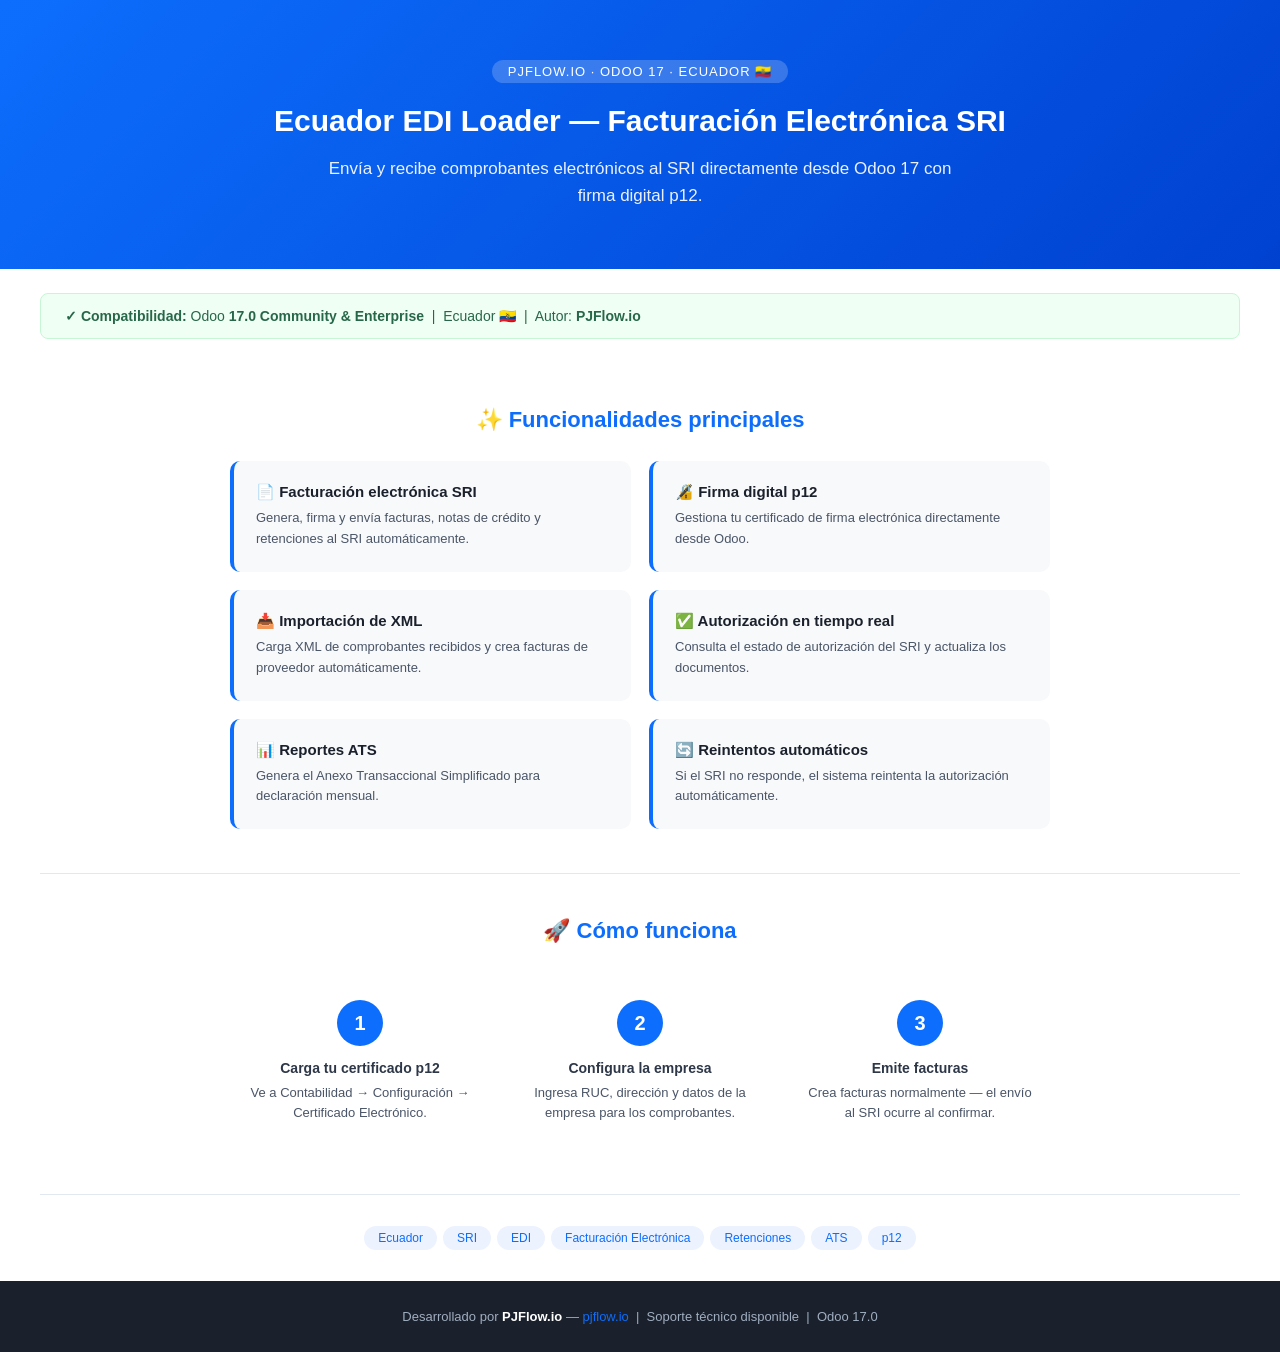
==== l10n_ec_edi_load_pjflow/static/description/index.html @ c55be800 "feat: add professional description pages for all 10 modules - Hero section with gradient branding - " ====
<!DOCTYPE html>
<html lang="es">
<head>
<meta charset="UTF-8"/>
<style>
* { box-sizing: border-box; margin: 0; padding: 0; }
body { font-family: -apple-system, BlinkMacSystemFont, "Segoe UI", Roboto, sans-serif; color: #2d3748; background: #fff; }
.hero { background: linear-gradient(135deg, #0d6efd 0%, #0041d0 100%); color: #fff; padding: 60px 40px; text-align: center; }
.hero .badge { display: inline-block; background: rgba(255,255,255,0.2); border-radius: 20px; padding: 4px 16px; font-size: 13px; margin-bottom: 20px; letter-spacing: 1px; text-transform: uppercase; }
.hero h1 { font-size: 30px; font-weight: 700; margin-bottom: 16px; line-height: 1.2; }
.hero p { font-size: 17px; opacity: 0.92; max-width: 650px; margin: 0 auto; line-height: 1.6; }
.compat { background: #f0fff4; border: 1px solid #c6f6d5; border-radius: 8px; padding: 14px 24px; margin: 24px 40px; font-size: 14px; color: #276749; }
.section { padding: 44px 40px; max-width: 900px; margin: 0 auto; }
.section-title { font-size: 22px; font-weight: 700; color: #0d6efd; margin-bottom: 28px; text-align: center; }
.features-grid { display: grid; grid-template-columns: repeat(2, 1fr); gap: 18px; }
.feature-card { background: #f8f9fa; border-radius: 10px; padding: 22px; border-left: 4px solid #0d6efd; }
.feature-card h3 { font-size: 15px; font-weight: 600; margin-bottom: 7px; color: #1a202c; }
.feature-card p { font-size: 13px; color: #4a5568; line-height: 1.6; }
.steps { display: grid; grid-template-columns: repeat(3, 1fr); gap: 20px; }
.step { text-align: center; padding: 28px 16px; }
.step-number { width: 46px; height: 46px; border-radius: 50%; background: #0d6efd; color: #fff; font-size: 20px; font-weight: 700; display: flex; align-items: center; justify-content: center; margin: 0 auto 14px; }
.step h3 { font-size: 14px; font-weight: 600; margin-bottom: 7px; }
.step p { font-size: 13px; color: #4a5568; line-height: 1.5; }
.divider { border: none; border-top: 1px solid #e2e8f0; margin: 0 40px; }
.tags { text-align: center; padding: 28px 40px; }
.tag { display: inline-block; background: #edf2ff; color: #0d6efd; border-radius: 20px; padding: 5px 14px; font-size: 12px; margin: 3px; font-weight: 500; }
.footer { background: #1a202c; color: #a0aec0; text-align: center; padding: 28px; font-size: 13px; }
.footer strong { color: #fff; }
.footer a { color: #0d6efd; text-decoration: none; }
</style>
</head>
<body>
<div class="hero">
    <div class="badge">PJFlow.io &middot; Odoo 17 &middot; Ecuador &#127466;&#127464;</div>
    <h1>Ecuador EDI Loader — Facturación Electrónica SRI</h1>
    <p>Envía y recibe comprobantes electrónicos al SRI directamente desde Odoo 17 con firma digital p12.</p>
</div>
<div class="compat">
    <strong>&#10003; Compatibilidad:</strong> Odoo <strong>17.0 Community &amp; Enterprise</strong> &nbsp;|&nbsp; Ecuador &#127466;&#127464; &nbsp;|&nbsp; Autor: <strong>PJFlow.io</strong>
</div>
<div class="section">
    <div class="section-title">&#10024; Funcionalidades principales</div>
    <div class="features-grid"><div class="feature-card"><h3>📄 Facturación electrónica SRI</h3><p>Genera, firma y envía facturas, notas de crédito y retenciones al SRI automáticamente.</p></div><div class="feature-card"><h3>🔏 Firma digital p12</h3><p>Gestiona tu certificado de firma electrónica directamente desde Odoo.</p></div><div class="feature-card"><h3>📥 Importación de XML</h3><p>Carga XML de comprobantes recibidos y crea facturas de proveedor automáticamente.</p></div><div class="feature-card"><h3>✅ Autorización en tiempo real</h3><p>Consulta el estado de autorización del SRI y actualiza los documentos.</p></div><div class="feature-card"><h3>📊 Reportes ATS</h3><p>Genera el Anexo Transaccional Simplificado para declaración mensual.</p></div><div class="feature-card"><h3>🔄 Reintentos automáticos</h3><p>Si el SRI no responde, el sistema reintenta la autorización automáticamente.</p></div></div>
</div>
<hr class="divider"/>
<div class="section">
    <div class="section-title">&#128640; Cómo funciona</div>
    <div class="steps"><div class="step"><div class="step-number">1</div><h3>Carga tu certificado p12</h3><p>Ve a Contabilidad → Configuración → Certificado Electrónico.</p></div><div class="step"><div class="step-number">2</div><h3>Configura la empresa</h3><p>Ingresa RUC, dirección y datos de la empresa para los comprobantes.</p></div><div class="step"><div class="step-number">3</div><h3>Emite facturas</h3><p>Crea facturas normalmente — el envío al SRI ocurre al confirmar.</p></div></div>
</div>
<hr class="divider"/>
<div class="tags"><span class="tag">Ecuador</span><span class="tag">SRI</span><span class="tag">EDI</span><span class="tag">Facturación Electrónica</span><span class="tag">Retenciones</span><span class="tag">ATS</span><span class="tag">p12</span></div>
<div class="footer">
    Desarrollado por <strong>PJFlow.io</strong> — <a href="https://pjflow.io">pjflow.io</a> &nbsp;|&nbsp; Soporte técnico disponible &nbsp;|&nbsp; Odoo 17.0
</div>
</body>
</html>
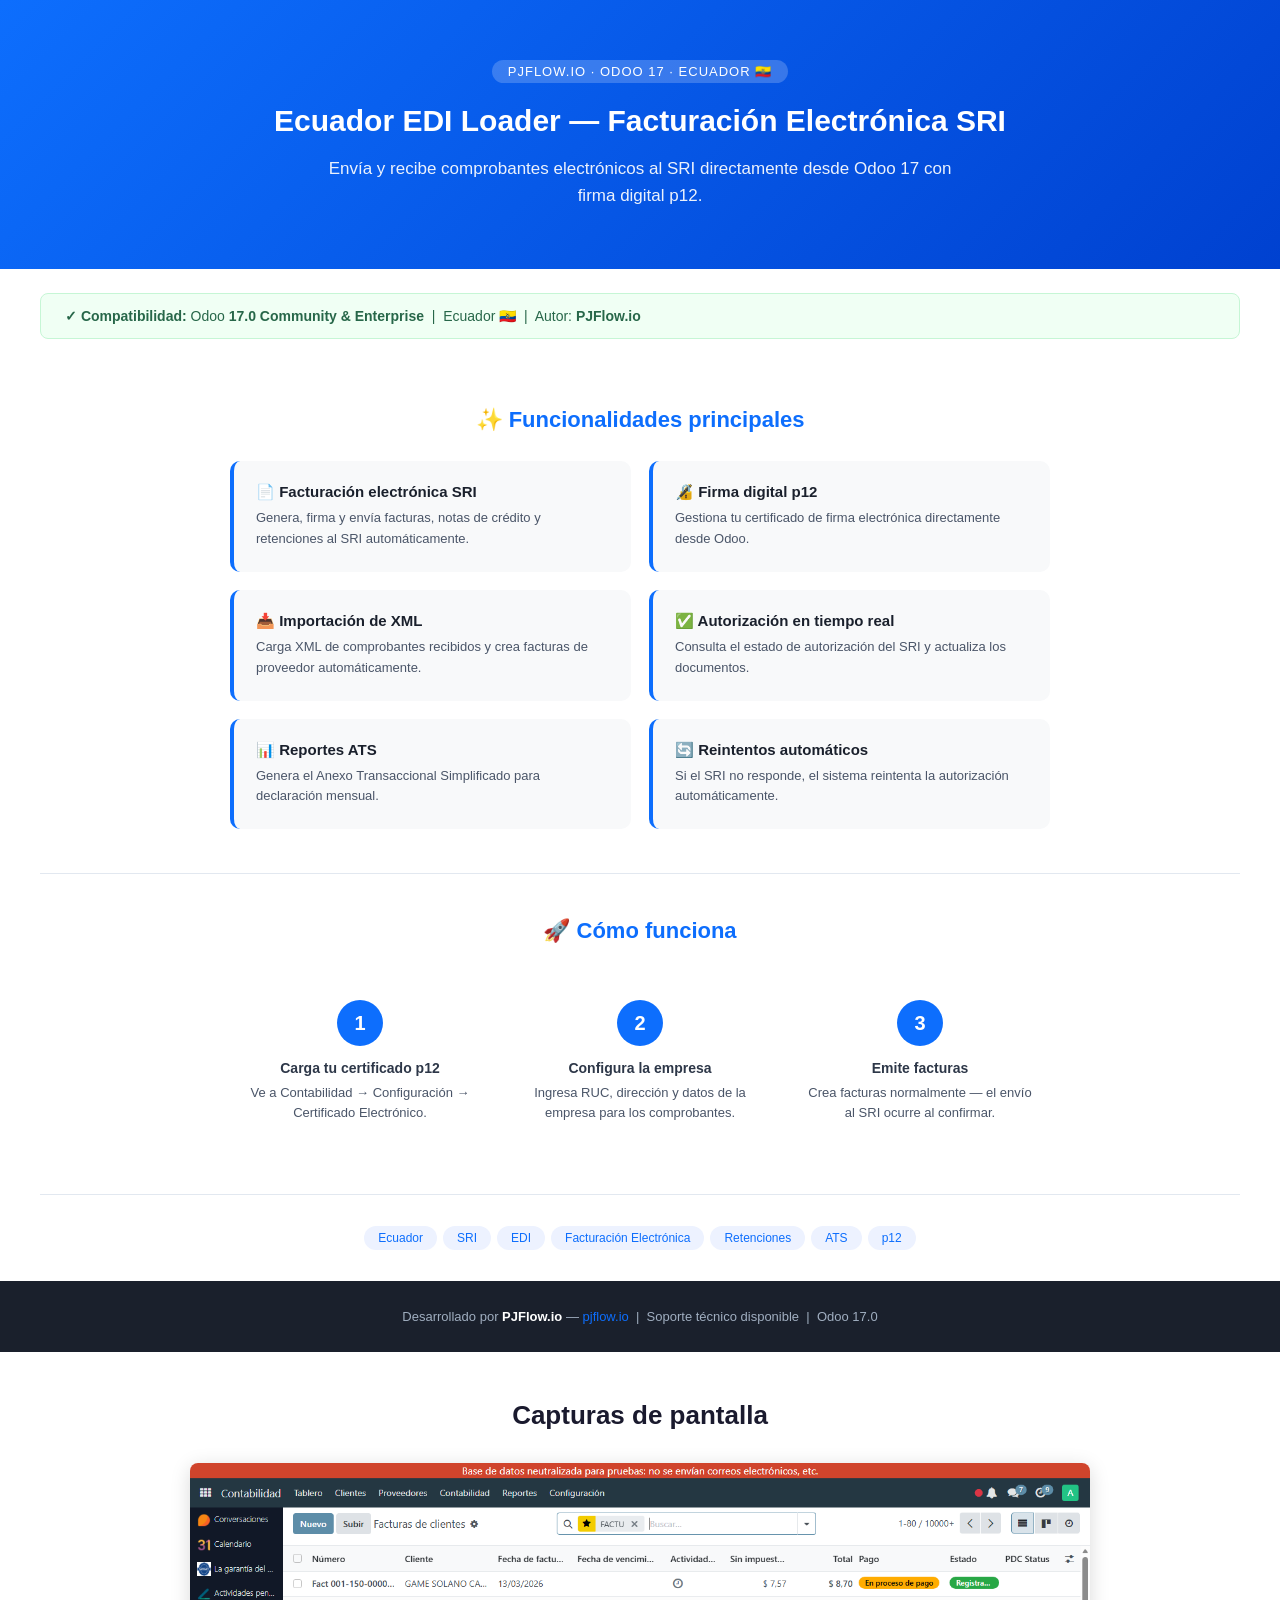
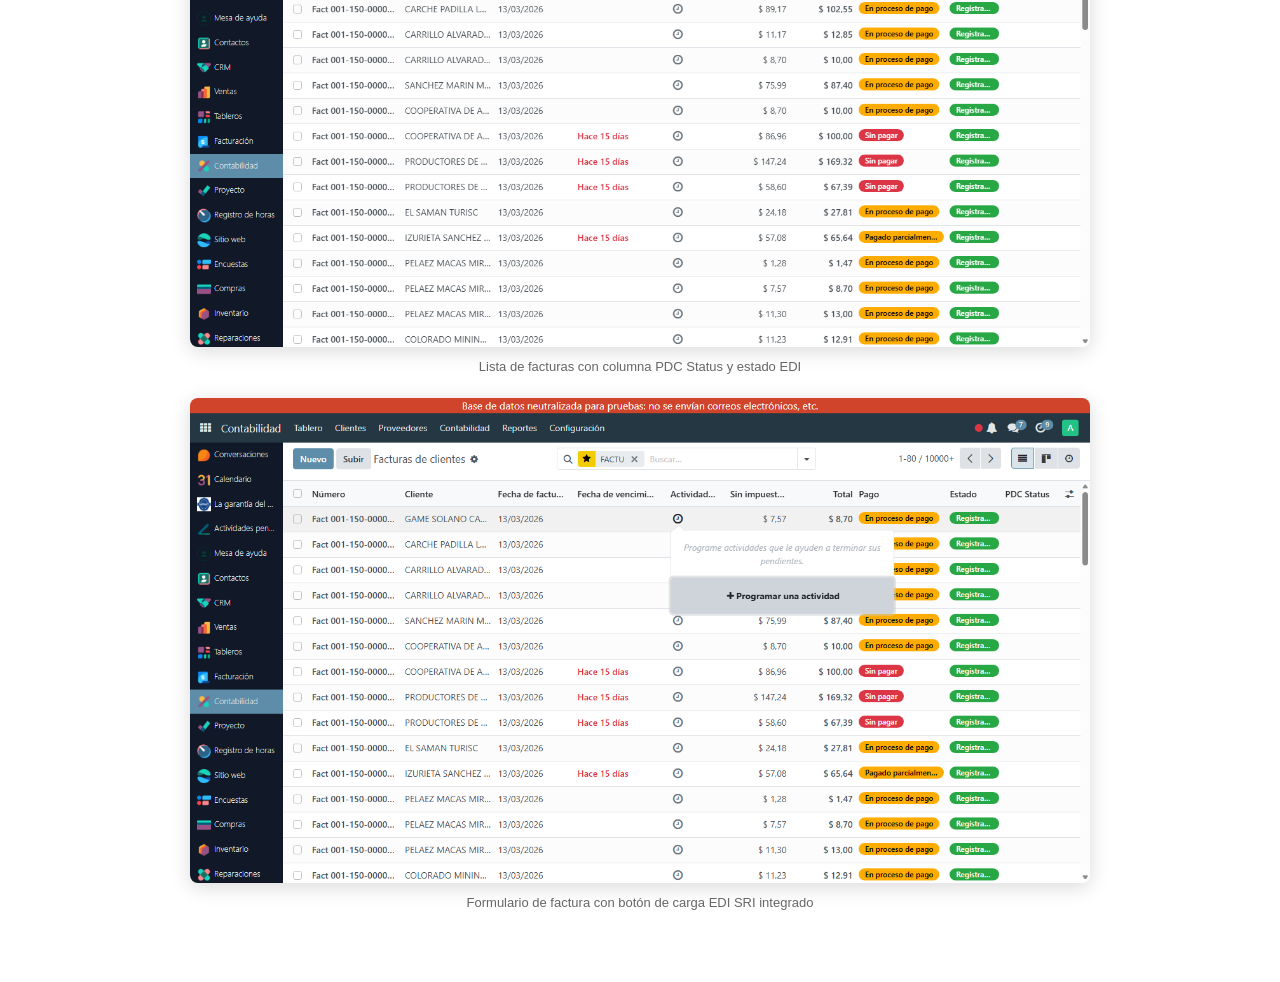
==== commit 9ff1481c: "feat: add real screenshots to all module descriptions Professional screenshots captured from live Od" ====
--- a/l10n_ec_edi_load_pjflow/static/description/index.html
+++ b/l10n_ec_edi_load_pjflow/static/description/index.html
@@ -52,5 +52,26 @@
 <div class="footer">
     Desarrollado por <strong>PJFlow.io</strong> — <a href="https://pjflow.io">pjflow.io</a> &nbsp;|&nbsp; Soporte técnico disponible &nbsp;|&nbsp; Odoo 17.0
 </div>
+
+    <!-- SCREENSHOTS -->
+    <section style="background:#fff;padding:48px 40px;">
+      <h2 style="text-align:center;font-size:26px;font-weight:700;color:#1a1a2e;margin-bottom:32px;">
+        Capturas de pantalla
+      </h2>
+      
+        <div style="text-align:center;">
+            <img src="images/invoices_list.png" alt="Lista de facturas con columna PDC Status y estado EDI"
+                 style="width:100%;max-width:900px;border-radius:8px;
+                        box-shadow:0 4px 20px rgba(0,0,0,.15);margin-bottom:8px;"/>
+            <p style="color:#666;font-size:13px;margin:0 0 24px;">Lista de facturas con columna PDC Status y estado EDI</p>
+        </div>
+        <div style="text-align:center;">
+            <img src="images/invoice_form.png" alt="Formulario de factura con botón de carga EDI SRI integrado"
+                 style="width:100%;max-width:900px;border-radius:8px;
+                        box-shadow:0 4px 20px rgba(0,0,0,.15);margin-bottom:8px;"/>
+            <p style="color:#666;font-size:13px;margin:0 0 24px;">Formulario de factura con botón de carga EDI SRI integrado</p>
+        </div>
+    </section>
+    <!-- /SCREENSHOTS -->
 </body>
 </html>
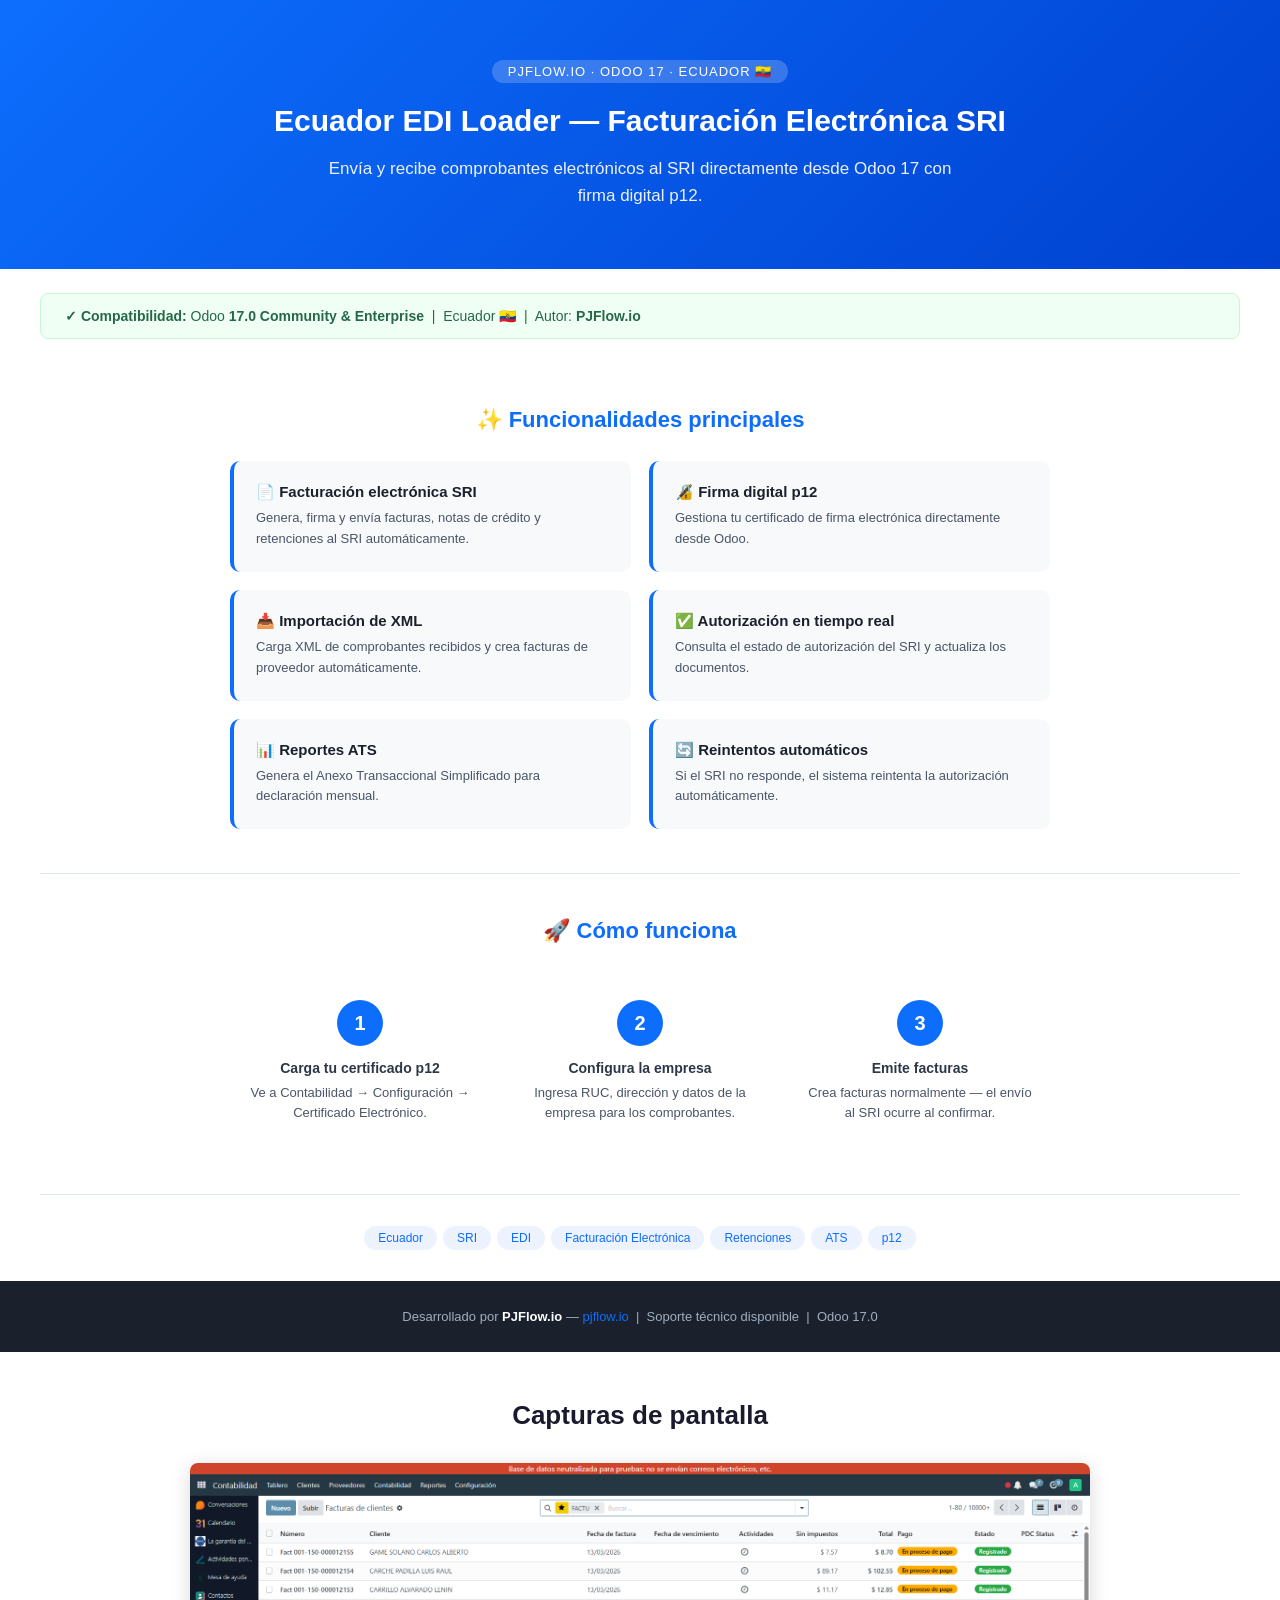
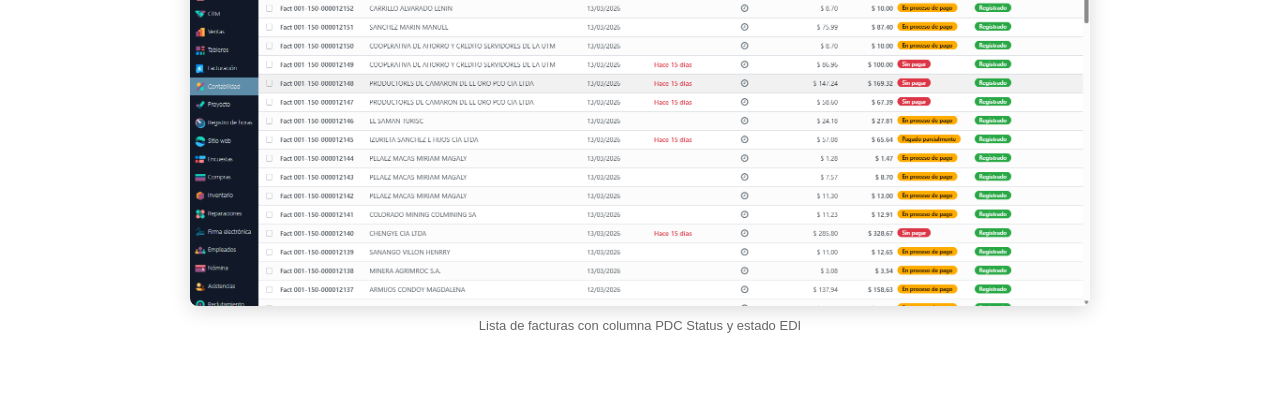
==== commit fc815adf: "Add real Odoo 17 screenshots to all module descriptions Replaced placeholder images with actual scre" ====
--- a/l10n_ec_edi_load_pjflow/static/description/index.html
+++ b/l10n_ec_edi_load_pjflow/static/description/index.html
@@ -65,12 +65,7 @@
                         box-shadow:0 4px 20px rgba(0,0,0,.15);margin-bottom:8px;"/>
             <p style="color:#666;font-size:13px;margin:0 0 24px;">Lista de facturas con columna PDC Status y estado EDI</p>
         </div>
-        <div style="text-align:center;">
-            <img src="images/invoice_form.png" alt="Formulario de factura con botón de carga EDI SRI integrado"
-                 style="width:100%;max-width:900px;border-radius:8px;
-                        box-shadow:0 4px 20px rgba(0,0,0,.15);margin-bottom:8px;"/>
-            <p style="color:#666;font-size:13px;margin:0 0 24px;">Formulario de factura con botón de carga EDI SRI integrado</p>
-        </div>
+
     </section>
     <!-- /SCREENSHOTS -->
 </body>
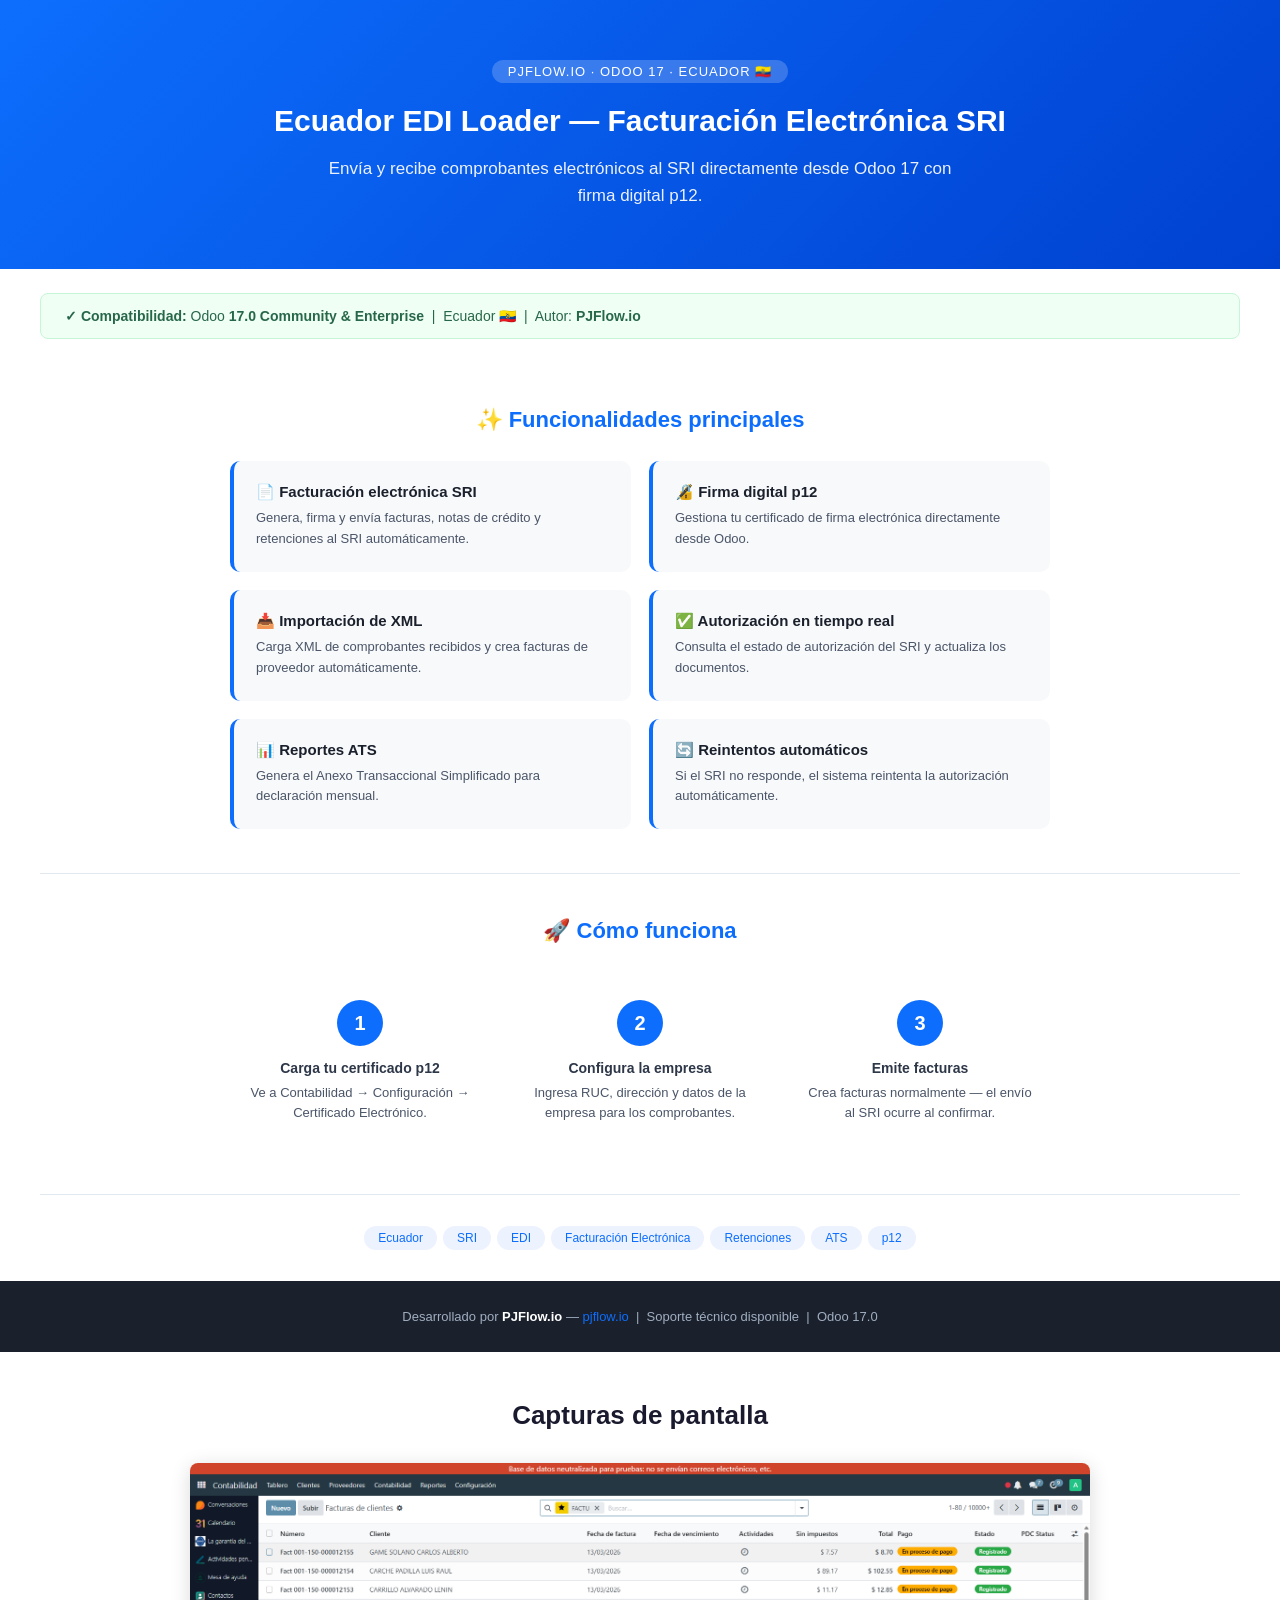
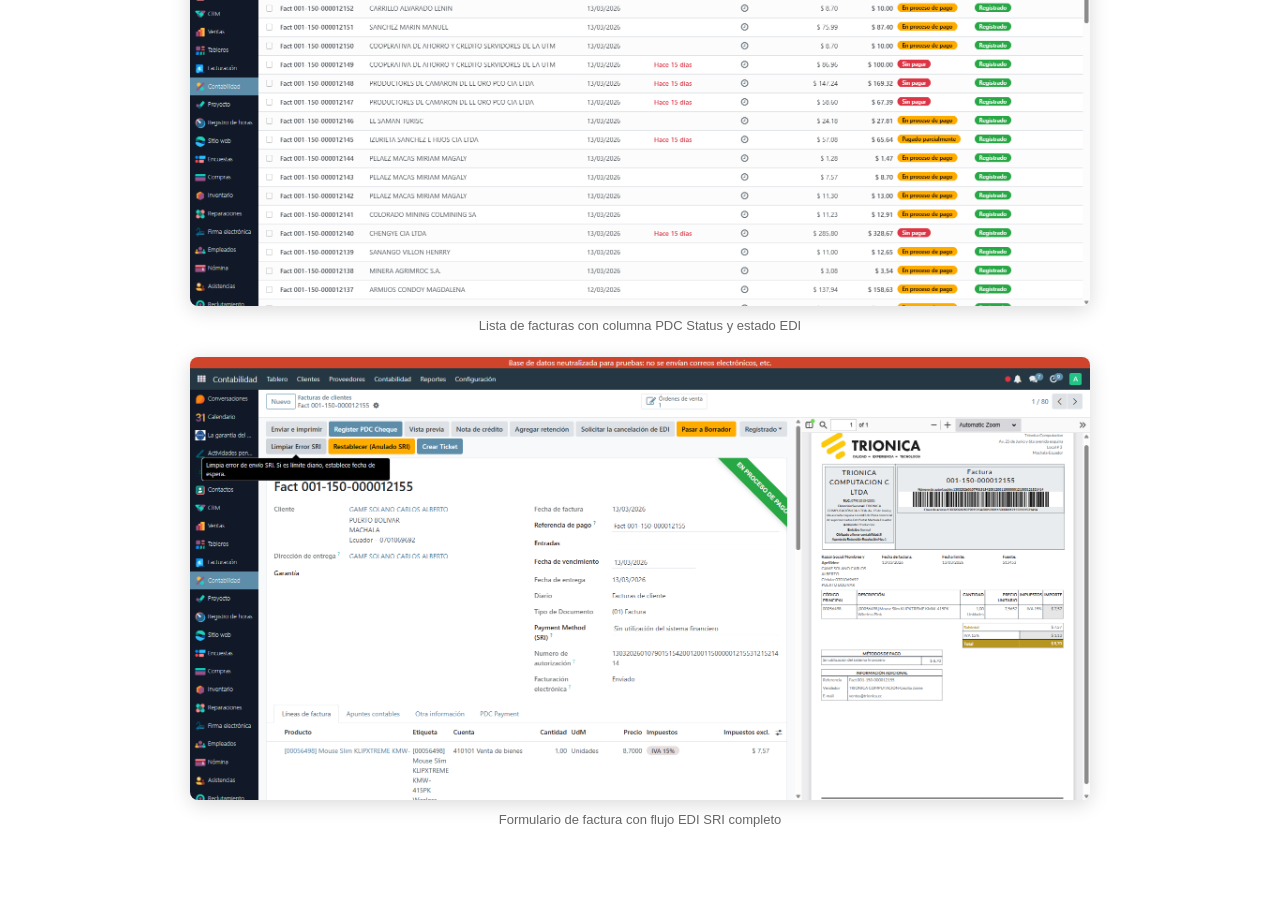
==== commit 3cbc1d23: "Add missing invoice/payment form screenshots to all modules - l10n_ec_edi_load_pjflow: added invoice" ====
--- a/l10n_ec_edi_load_pjflow/static/description/index.html
+++ b/l10n_ec_edi_load_pjflow/static/description/index.html
@@ -65,7 +65,12 @@
                         box-shadow:0 4px 20px rgba(0,0,0,.15);margin-bottom:8px;"/>
             <p style="color:#666;font-size:13px;margin:0 0 24px;">Lista de facturas con columna PDC Status y estado EDI</p>
         </div>
-
+        <div style="text-align:center;">
+            <img src="images/invoice_form.png" alt="Formulario de factura con botones EDI SRI: Solicitar cancelación, Restablecer, Crear Ticket"
+                 style="width:100%;max-width:900px;border-radius:8px;
+                        box-shadow:0 4px 20px rgba(0,0,0,.15);margin-bottom:8px;"/>
+            <p style="color:#666;font-size:13px;margin:0 0 24px;">Formulario de factura con flujo EDI SRI completo</p>
+        </div>
     </section>
     <!-- /SCREENSHOTS -->
 </body>
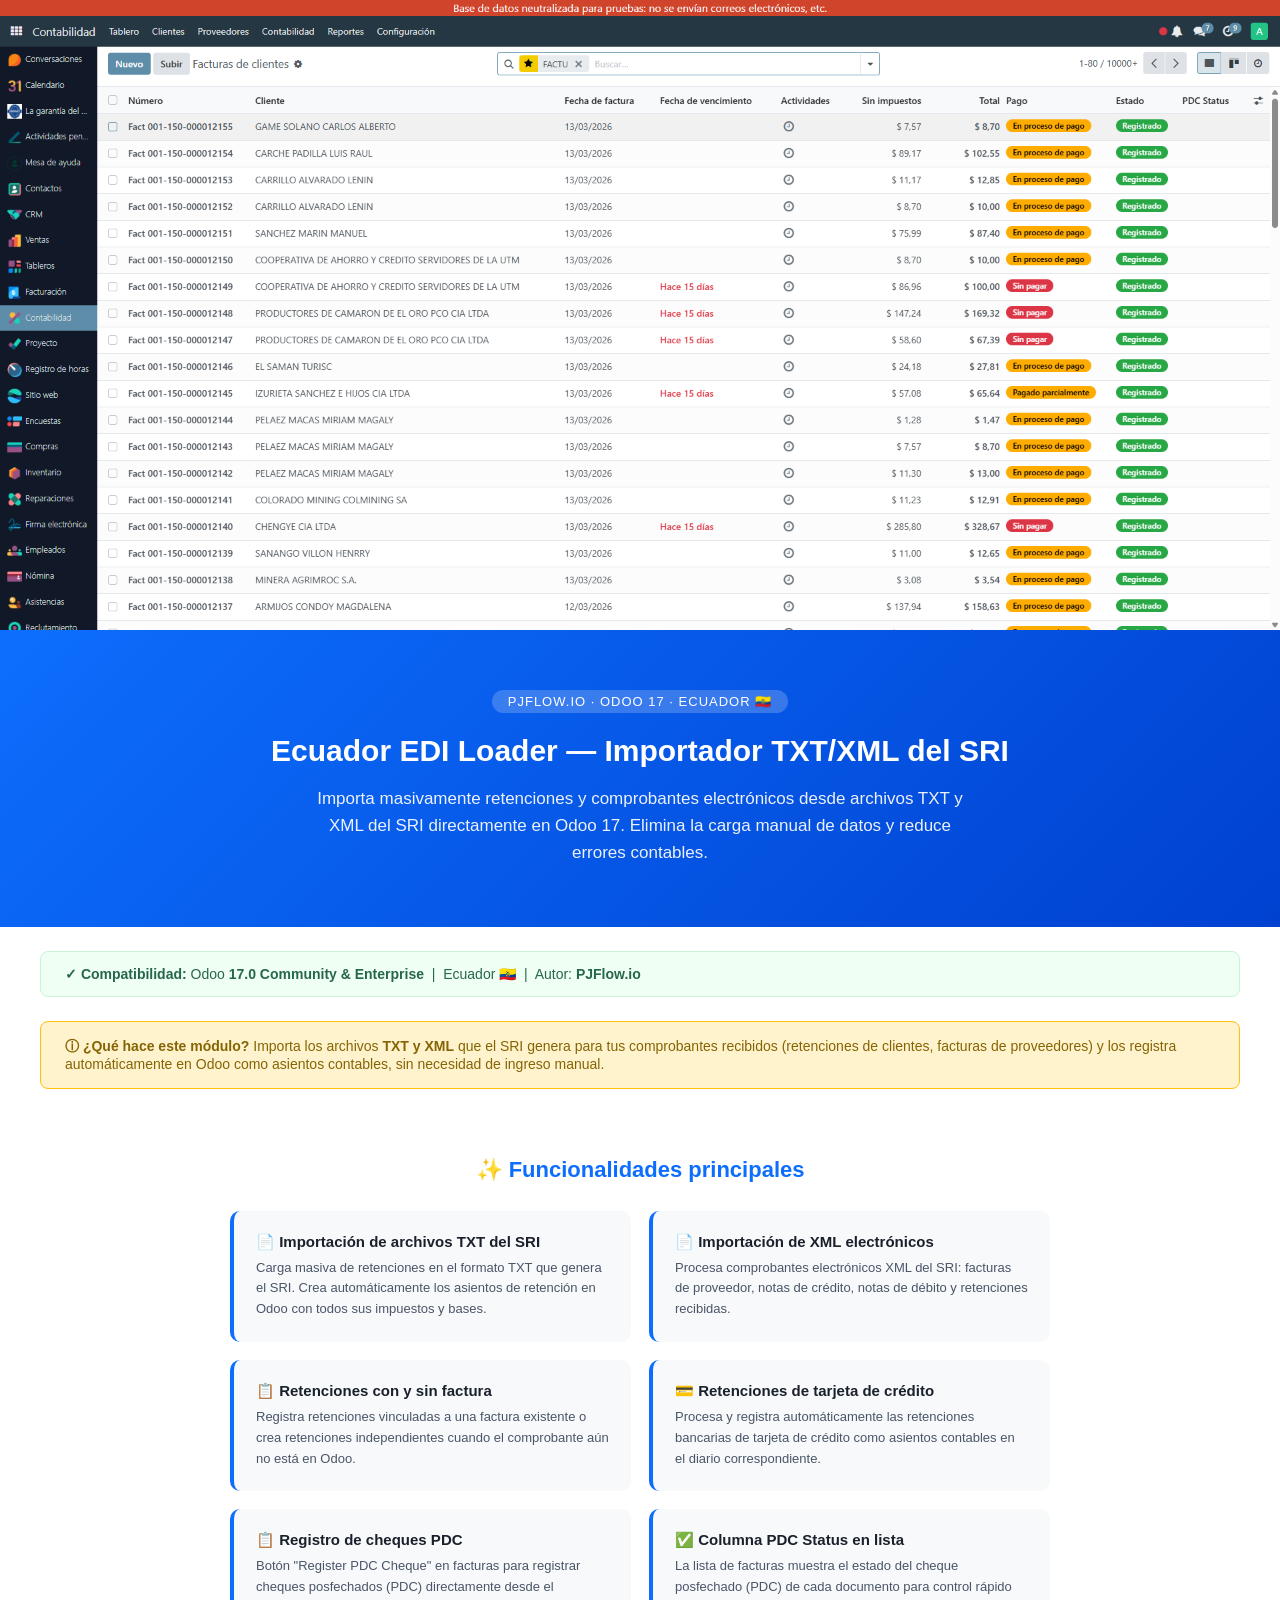
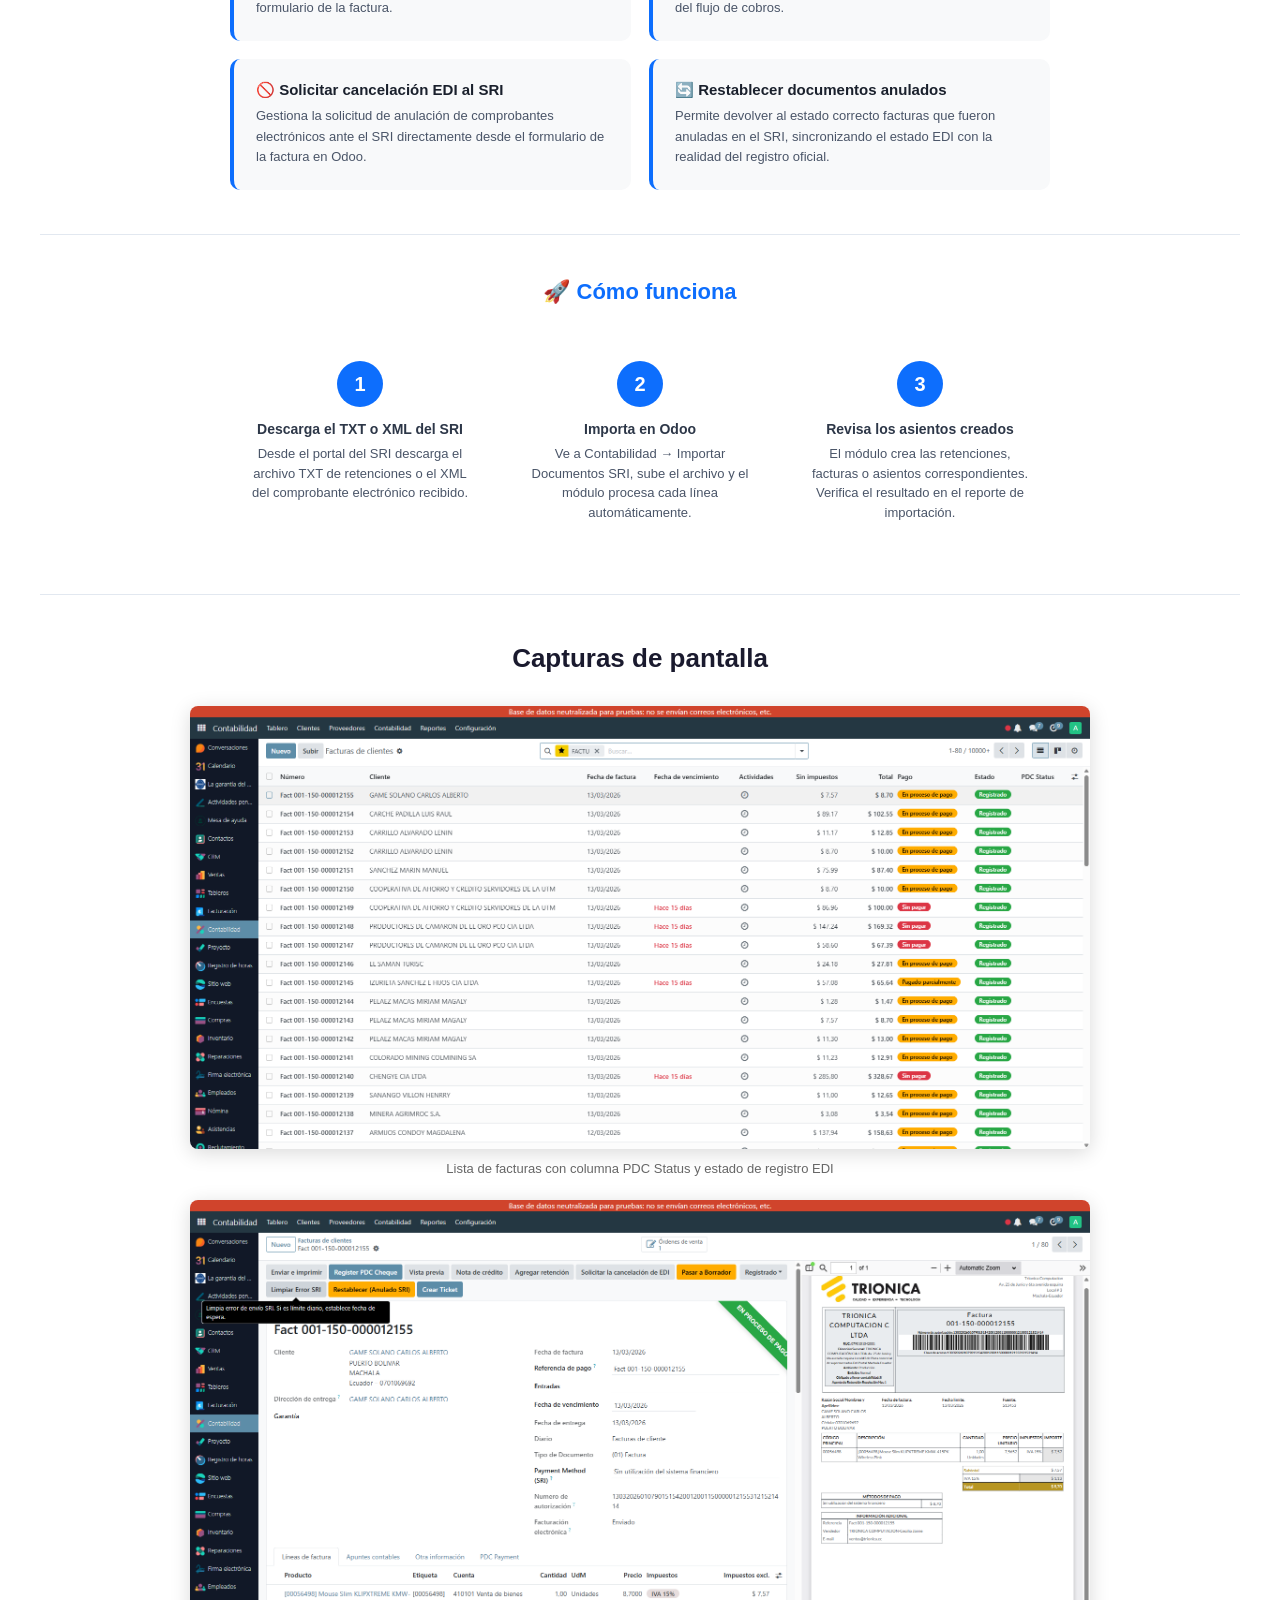
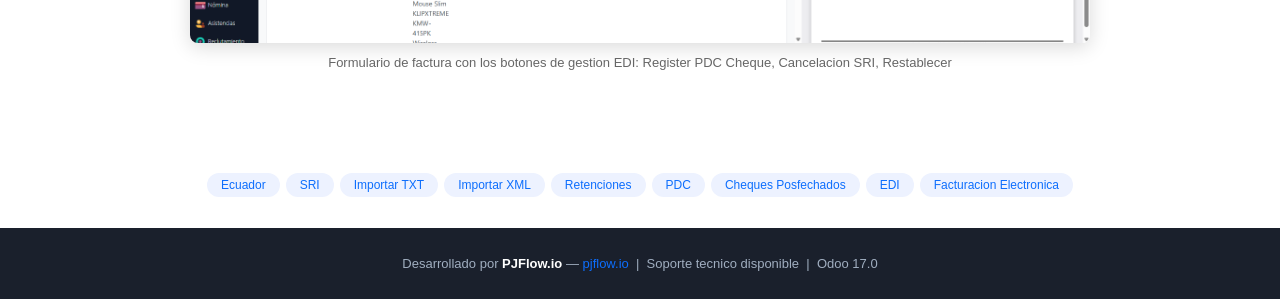
==== commit fd0748b6: "fix(l10n_ec_edi_load_pjflow): corregir descripción y agregar cover image para Apps Store La descripc" ====
--- a/l10n_ec_edi_load_pjflow/static/description/index.html
+++ b/l10n_ec_edi_load_pjflow/static/description/index.html
@@ -16,6 +16,7 @@
 .feature-card { background: #f8f9fa; border-radius: 10px; padding: 22px; border-left: 4px solid #0d6efd; }
 .feature-card h3 { font-size: 15px; font-weight: 600; margin-bottom: 7px; color: #1a202c; }
 .feature-card p { font-size: 13px; color: #4a5568; line-height: 1.6; }
+.alert-box { background: #fff3cd; border: 1px solid #ffc107; border-radius: 8px; padding: 16px 24px; margin: 0 40px 24px; font-size: 14px; color: #856404; }
 .steps { display: grid; grid-template-columns: repeat(3, 1fr); gap: 20px; }
 .step { text-align: center; padding: 28px 16px; }
 .step-number { width: 46px; height: 46px; border-radius: 50%; background: #0d6efd; color: #fff; font-size: 20px; font-weight: 700; display: flex; align-items: center; justify-content: center; margin: 0 auto 14px; }
@@ -30,48 +31,67 @@
 </style>
 </head>
 <body>
+
+<!-- COVER IMAGE for Odoo Apps Store -->
+<div style="text-align:center;background:#0d6efd;padding:0;">
+    <img src="images/invoices_list.png" alt="Ecuador EDI Loader - Importación TXT y XML del SRI"
+         style="width:100%;max-width:100%;display:block;"/>
+</div>
+
 <div class="hero">
     <div class="badge">PJFlow.io &middot; Odoo 17 &middot; Ecuador &#127466;&#127464;</div>
-    <h1>Ecuador EDI Loader — Facturación Electrónica SRI</h1>
-    <p>Envía y recibe comprobantes electrónicos al SRI directamente desde Odoo 17 con firma digital p12.</p>
+    <h1>Ecuador EDI Loader — Importador TXT/XML del SRI</h1>
+    <p>Importa masivamente retenciones y comprobantes electrónicos desde archivos TXT y XML del SRI directamente en Odoo 17. Elimina la carga manual de datos y reduce errores contables.</p>
 </div>
 <div class="compat">
     <strong>&#10003; Compatibilidad:</strong> Odoo <strong>17.0 Community &amp; Enterprise</strong> &nbsp;|&nbsp; Ecuador &#127466;&#127464; &nbsp;|&nbsp; Autor: <strong>PJFlow.io</strong>
 </div>
+<div class="alert-box">
+    <strong>&#9432; ¿Qué hace este módulo?</strong> Importa los archivos <strong>TXT y XML</strong> que el SRI genera para tus comprobantes recibidos (retenciones de clientes, facturas de proveedores) y los registra automáticamente en Odoo como asientos contables, sin necesidad de ingreso manual.
+</div>
 <div class="section">
     <div class="section-title">&#10024; Funcionalidades principales</div>
-    <div class="features-grid"><div class="feature-card"><h3>📄 Facturación electrónica SRI</h3><p>Genera, firma y envía facturas, notas de crédito y retenciones al SRI automáticamente.</p></div><div class="feature-card"><h3>🔏 Firma digital p12</h3><p>Gestiona tu certificado de firma electrónica directamente desde Odoo.</p></div><div class="feature-card"><h3>📥 Importación de XML</h3><p>Carga XML de comprobantes recibidos y crea facturas de proveedor automáticamente.</p></div><div class="feature-card"><h3>✅ Autorización en tiempo real</h3><p>Consulta el estado de autorización del SRI y actualiza los documentos.</p></div><div class="feature-card"><h3>📊 Reportes ATS</h3><p>Genera el Anexo Transaccional Simplificado para declaración mensual.</p></div><div class="feature-card"><h3>🔄 Reintentos automáticos</h3><p>Si el SRI no responde, el sistema reintenta la autorización automáticamente.</p></div></div>
+    <div class="features-grid">
+        <div class="feature-card"><h3>&#128196; Importación de archivos TXT del SRI</h3><p>Carga masiva de retenciones en el formato TXT que genera el SRI. Crea automáticamente los asientos de retención en Odoo con todos sus impuestos y bases.</p></div>
+        <div class="feature-card"><h3>&#128196; Importación de XML electrónicos</h3><p>Procesa comprobantes electrónicos XML del SRI: facturas de proveedor, notas de crédito, notas de débito y retenciones recibidas.</p></div>
+        <div class="feature-card"><h3>&#128203; Retenciones con y sin factura</h3><p>Registra retenciones vinculadas a una factura existente o crea retenciones independientes cuando el comprobante aún no está en Odoo.</p></div>
+        <div class="feature-card"><h3>&#128179; Retenciones de tarjeta de crédito</h3><p>Procesa y registra automáticamente las retenciones bancarias de tarjeta de crédito como asientos contables en el diario correspondiente.</p></div>
+        <div class="feature-card"><h3>&#128203; Registro de cheques PDC</h3><p>Botón "Register PDC Cheque" en facturas para registrar cheques posfechados (PDC) directamente desde el formulario de la factura.</p></div>
+        <div class="feature-card"><h3>&#9989; Columna PDC Status en lista</h3><p>La lista de facturas muestra el estado del cheque posfechado (PDC) de cada documento para control rápido del flujo de cobros.</p></div>
+        <div class="feature-card"><h3>&#128683; Solicitar cancelación EDI al SRI</h3><p>Gestiona la solicitud de anulación de comprobantes electrónicos ante el SRI directamente desde el formulario de la factura en Odoo.</p></div>
+        <div class="feature-card"><h3>&#128260; Restablecer documentos anulados</h3><p>Permite devolver al estado correcto facturas que fueron anuladas en el SRI, sincronizando el estado EDI con la realidad del registro oficial.</p></div>
+    </div>
 </div>
 <hr class="divider"/>
 <div class="section">
     <div class="section-title">&#128640; Cómo funciona</div>
-    <div class="steps"><div class="step"><div class="step-number">1</div><h3>Carga tu certificado p12</h3><p>Ve a Contabilidad → Configuración → Certificado Electrónico.</p></div><div class="step"><div class="step-number">2</div><h3>Configura la empresa</h3><p>Ingresa RUC, dirección y datos de la empresa para los comprobantes.</p></div><div class="step"><div class="step-number">3</div><h3>Emite facturas</h3><p>Crea facturas normalmente — el envío al SRI ocurre al confirmar.</p></div></div>
+    <div class="steps">
+        <div class="step"><div class="step-number">1</div><h3>Descarga el TXT o XML del SRI</h3><p>Desde el portal del SRI descarga el archivo TXT de retenciones o el XML del comprobante electrónico recibido.</p></div>
+        <div class="step"><div class="step-number">2</div><h3>Importa en Odoo</h3><p>Ve a Contabilidad → Importar Documentos SRI, sube el archivo y el módulo procesa cada línea automáticamente.</p></div>
+        <div class="step"><div class="step-number">3</div><h3>Revisa los asientos creados</h3><p>El módulo crea las retenciones, facturas o asientos correspondientes. Verifica el resultado en el reporte de importación.</p></div>
+    </div>
 </div>
 <hr class="divider"/>
-<div class="tags"><span class="tag">Ecuador</span><span class="tag">SRI</span><span class="tag">EDI</span><span class="tag">Facturación Electrónica</span><span class="tag">Retenciones</span><span class="tag">ATS</span><span class="tag">p12</span></div>
+
+<!-- SCREENSHOTS -->
+<section style="background:#fff;padding:48px 40px;">
+  <h2 style="text-align:center;font-size:26px;font-weight:700;color:#1a1a2e;margin-bottom:32px;">Capturas de pantalla</h2>
+  <div style="text-align:center;">
+    <img src="images/invoices_list.png" alt="Lista de facturas con columna PDC Status"
+         style="width:100%;max-width:900px;border-radius:8px;box-shadow:0 4px 20px rgba(0,0,0,.15);margin-bottom:8px;"/>
+    <p style="color:#666;font-size:13px;margin:0 0 24px;">Lista de facturas con columna PDC Status y estado de registro EDI</p>
+  </div>
+  <div style="text-align:center;">
+    <img src="images/invoice_form.png" alt="Formulario de factura con botones Register PDC Cheque, Solicitar cancelación EDI, Restablecer"
+         style="width:100%;max-width:900px;border-radius:8px;box-shadow:0 4px 20px rgba(0,0,0,.15);margin-bottom:8px;"/>
+    <p style="color:#666;font-size:13px;margin:0 0 24px;">Formulario de factura con los botones de gestion EDI: Register PDC Cheque, Cancelacion SRI, Restablecer</p>
+  </div>
+</section>
+<!-- /SCREENSHOTS -->
+
+<div class="tags"><span class="tag">Ecuador</span><span class="tag">SRI</span><span class="tag">Importar TXT</span><span class="tag">Importar XML</span><span class="tag">Retenciones</span><span class="tag">PDC</span><span class="tag">Cheques Posfechados</span><span class="tag">EDI</span><span class="tag">Facturacion Electronica</span></div>
 <div class="footer">
-    Desarrollado por <strong>PJFlow.io</strong> — <a href="https://pjflow.io">pjflow.io</a> &nbsp;|&nbsp; Soporte técnico disponible &nbsp;|&nbsp; Odoo 17.0
+    Desarrollado por <strong>PJFlow.io</strong> — <a href="https://pjflow.io">pjflow.io</a> &nbsp;|&nbsp; Soporte tecnico disponible &nbsp;|&nbsp; Odoo 17.0
 </div>
-
-    <!-- SCREENSHOTS -->
-    <section style="background:#fff;padding:48px 40px;">
-      <h2 style="text-align:center;font-size:26px;font-weight:700;color:#1a1a2e;margin-bottom:32px;">
-        Capturas de pantalla
-      </h2>
-      
-        <div style="text-align:center;">
-            <img src="images/invoices_list.png" alt="Lista de facturas con columna PDC Status y estado EDI"
-                 style="width:100%;max-width:900px;border-radius:8px;
-                        box-shadow:0 4px 20px rgba(0,0,0,.15);margin-bottom:8px;"/>
-            <p style="color:#666;font-size:13px;margin:0 0 24px;">Lista de facturas con columna PDC Status y estado EDI</p>
-        </div>
-        <div style="text-align:center;">
-            <img src="images/invoice_form.png" alt="Formulario de factura con botones EDI SRI: Solicitar cancelación, Restablecer, Crear Ticket"
-                 style="width:100%;max-width:900px;border-radius:8px;
-                        box-shadow:0 4px 20px rgba(0,0,0,.15);margin-bottom:8px;"/>
-            <p style="color:#666;font-size:13px;margin:0 0 24px;">Formulario de factura con flujo EDI SRI completo</p>
-        </div>
-    </section>
-    <!-- /SCREENSHOTS -->
 </body>
-</html>+</html>
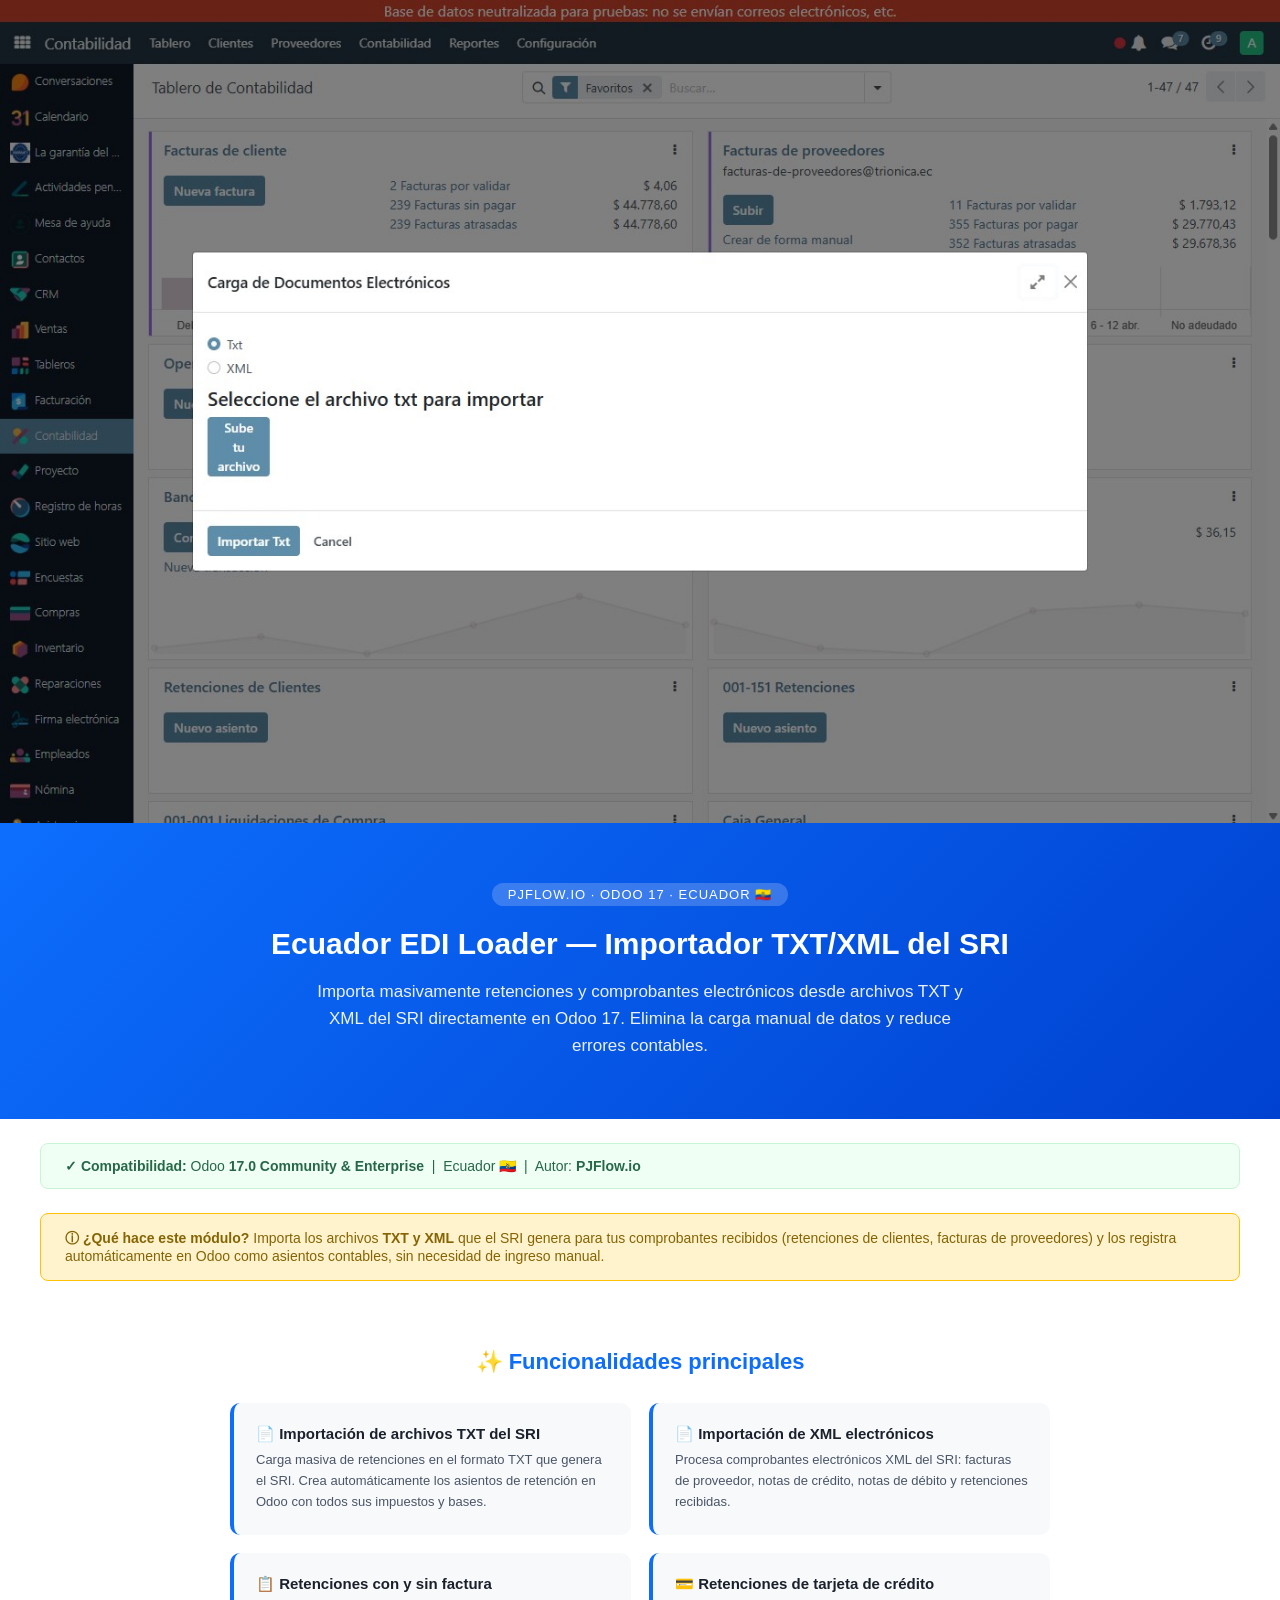
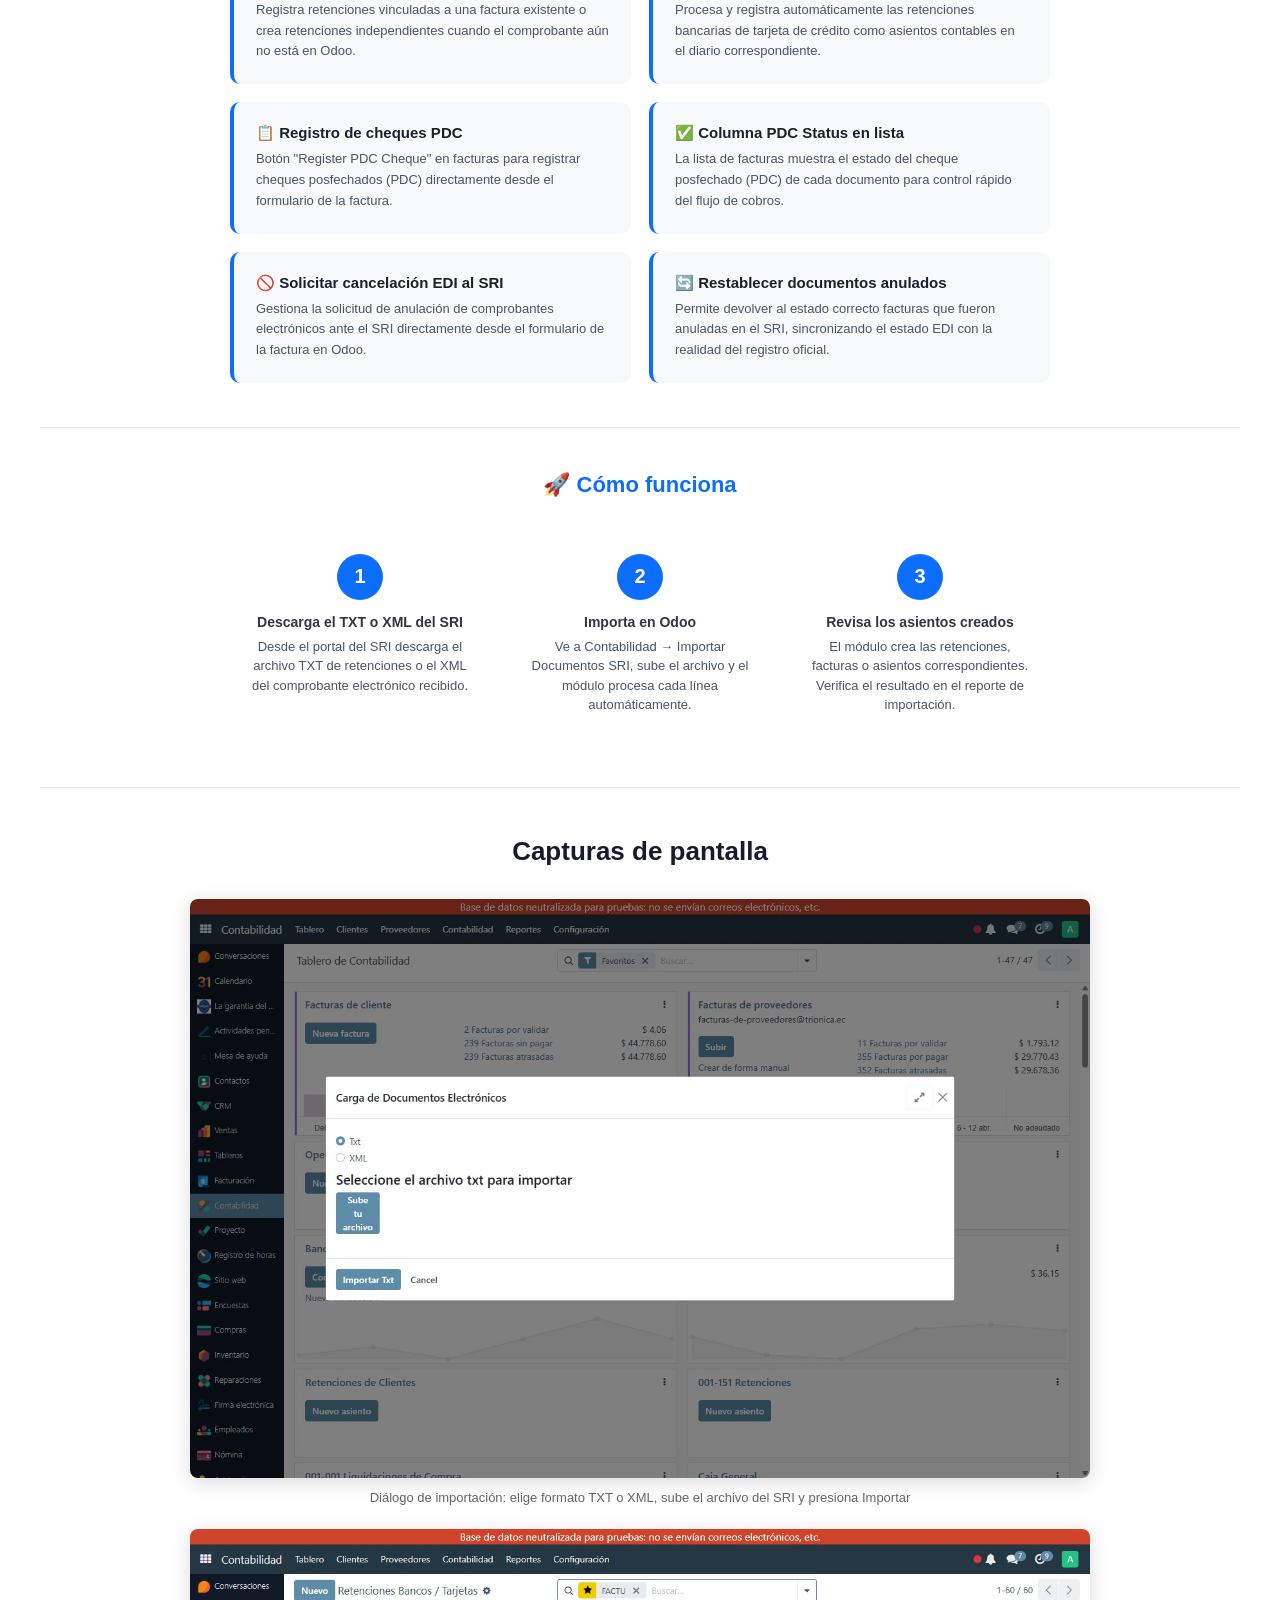
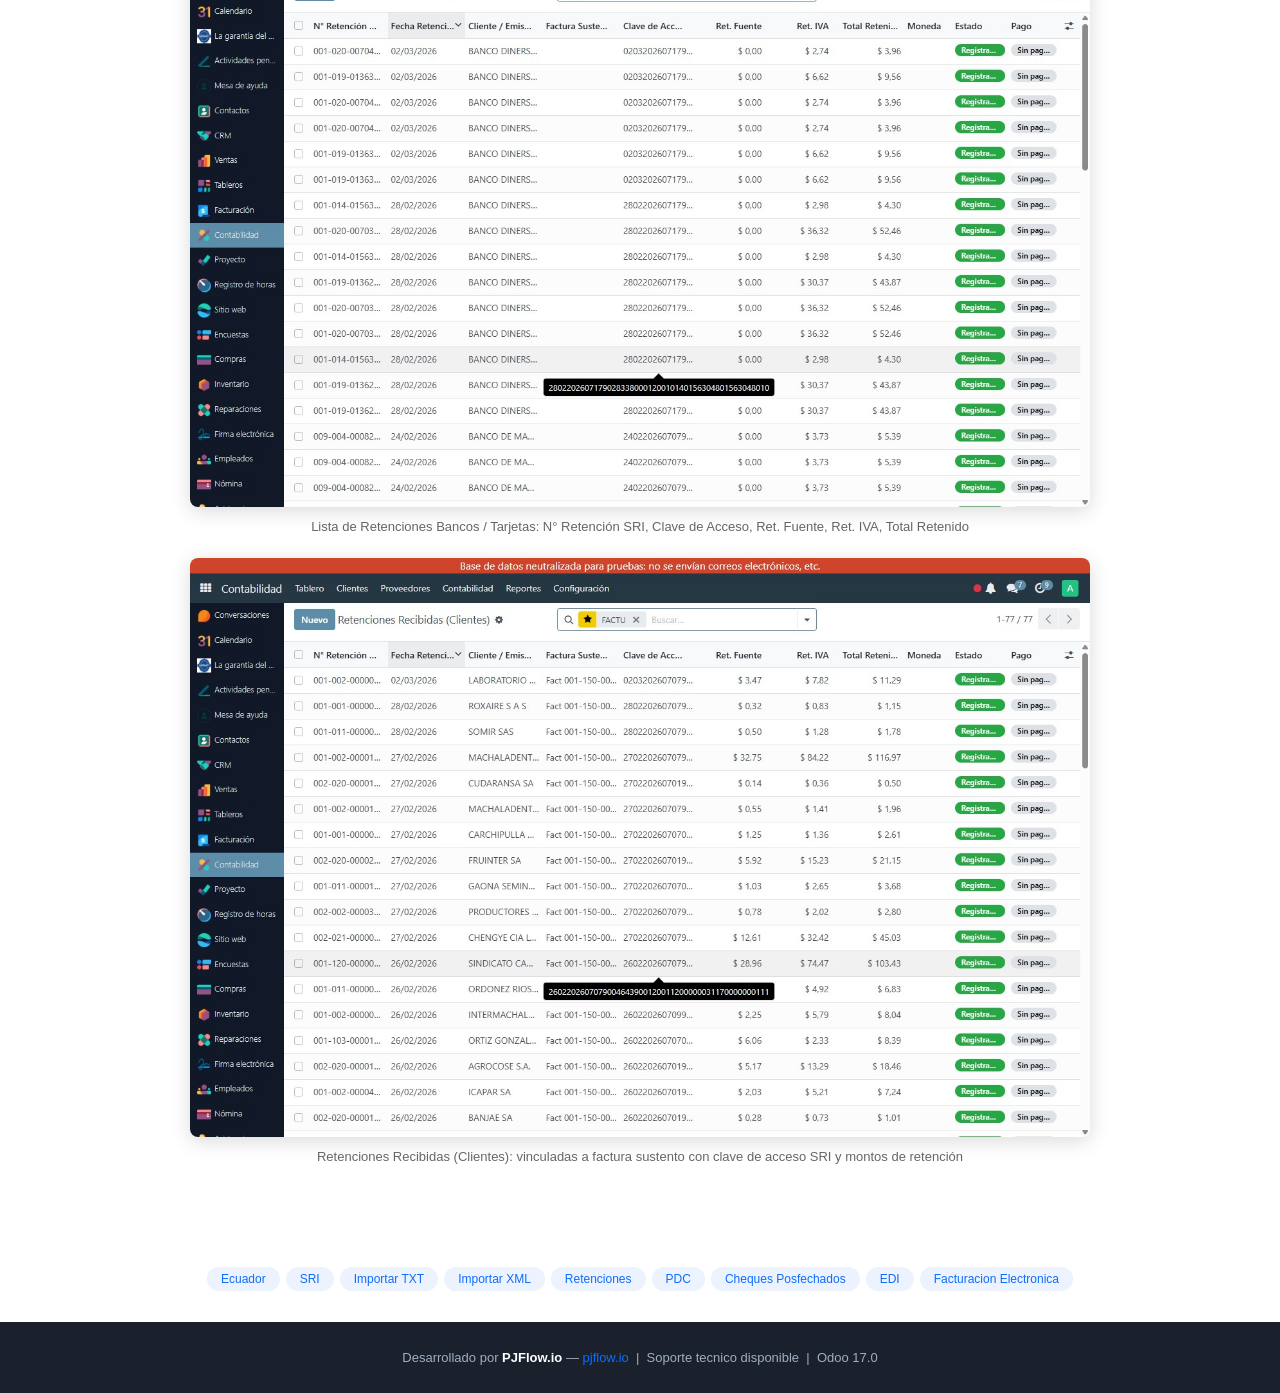
==== commit a3a4baa5: "fix: update l10n_ec_edi_load screenshots to show correct EDI upload dialog and retention lists - Cov" ====
--- a/l10n_ec_edi_load_pjflow/static/description/index.html
+++ b/l10n_ec_edi_load_pjflow/static/description/index.html
@@ -34,7 +34,7 @@
 
 <!-- COVER IMAGE for Odoo Apps Store -->
 <div style="text-align:center;background:#0d6efd;padding:0;">
-    <img src="images/invoices_list.png" alt="Ecuador EDI Loader - Importación TXT y XML del SRI"
+    <img src="images/upload_dialog.png" alt="Ecuador EDI Loader - Carga de Documentos Electrónicos SRI"
          style="width:100%;max-width:100%;display:block;"/>
 </div>
 
@@ -77,14 +77,19 @@
 <section style="background:#fff;padding:48px 40px;">
   <h2 style="text-align:center;font-size:26px;font-weight:700;color:#1a1a2e;margin-bottom:32px;">Capturas de pantalla</h2>
   <div style="text-align:center;">
-    <img src="images/invoices_list.png" alt="Lista de facturas con columna PDC Status"
+    <img src="images/upload_dialog.png" alt="Diálogo Carga de Documentos Electrónicos con opciones TXT y XML"
          style="width:100%;max-width:900px;border-radius:8px;box-shadow:0 4px 20px rgba(0,0,0,.15);margin-bottom:8px;"/>
-    <p style="color:#666;font-size:13px;margin:0 0 24px;">Lista de facturas con columna PDC Status y estado de registro EDI</p>
+    <p style="color:#666;font-size:13px;margin:0 0 24px;">Diálogo de importación: elige formato TXT o XML, sube el archivo del SRI y presiona Importar</p>
   </div>
   <div style="text-align:center;">
-    <img src="images/invoice_form.png" alt="Formulario de factura con botones Register PDC Cheque, Solicitar cancelación EDI, Restablecer"
+    <img src="images/retenciones_bancos.png" alt="Lista de Retenciones Bancos y Tarjetas con N° Retención SRI, clave de acceso, valores"
          style="width:100%;max-width:900px;border-radius:8px;box-shadow:0 4px 20px rgba(0,0,0,.15);margin-bottom:8px;"/>
-    <p style="color:#666;font-size:13px;margin:0 0 24px;">Formulario de factura con los botones de gestion EDI: Register PDC Cheque, Cancelacion SRI, Restablecer</p>
+    <p style="color:#666;font-size:13px;margin:0 0 24px;">Lista de Retenciones Bancos / Tarjetas: N° Retención SRI, Clave de Acceso, Ret. Fuente, Ret. IVA, Total Retenido</p>
+  </div>
+  <div style="text-align:center;">
+    <img src="images/retenciones_recibidas.png" alt="Lista de Retenciones Recibidas de Clientes con factura sustento y clave de acceso SRI"
+         style="width:100%;max-width:900px;border-radius:8px;box-shadow:0 4px 20px rgba(0,0,0,.15);margin-bottom:8px;"/>
+    <p style="color:#666;font-size:13px;margin:0 0 24px;">Retenciones Recibidas (Clientes): vinculadas a factura sustento con clave de acceso SRI y montos de retención</p>
   </div>
 </section>
 <!-- /SCREENSHOTS -->
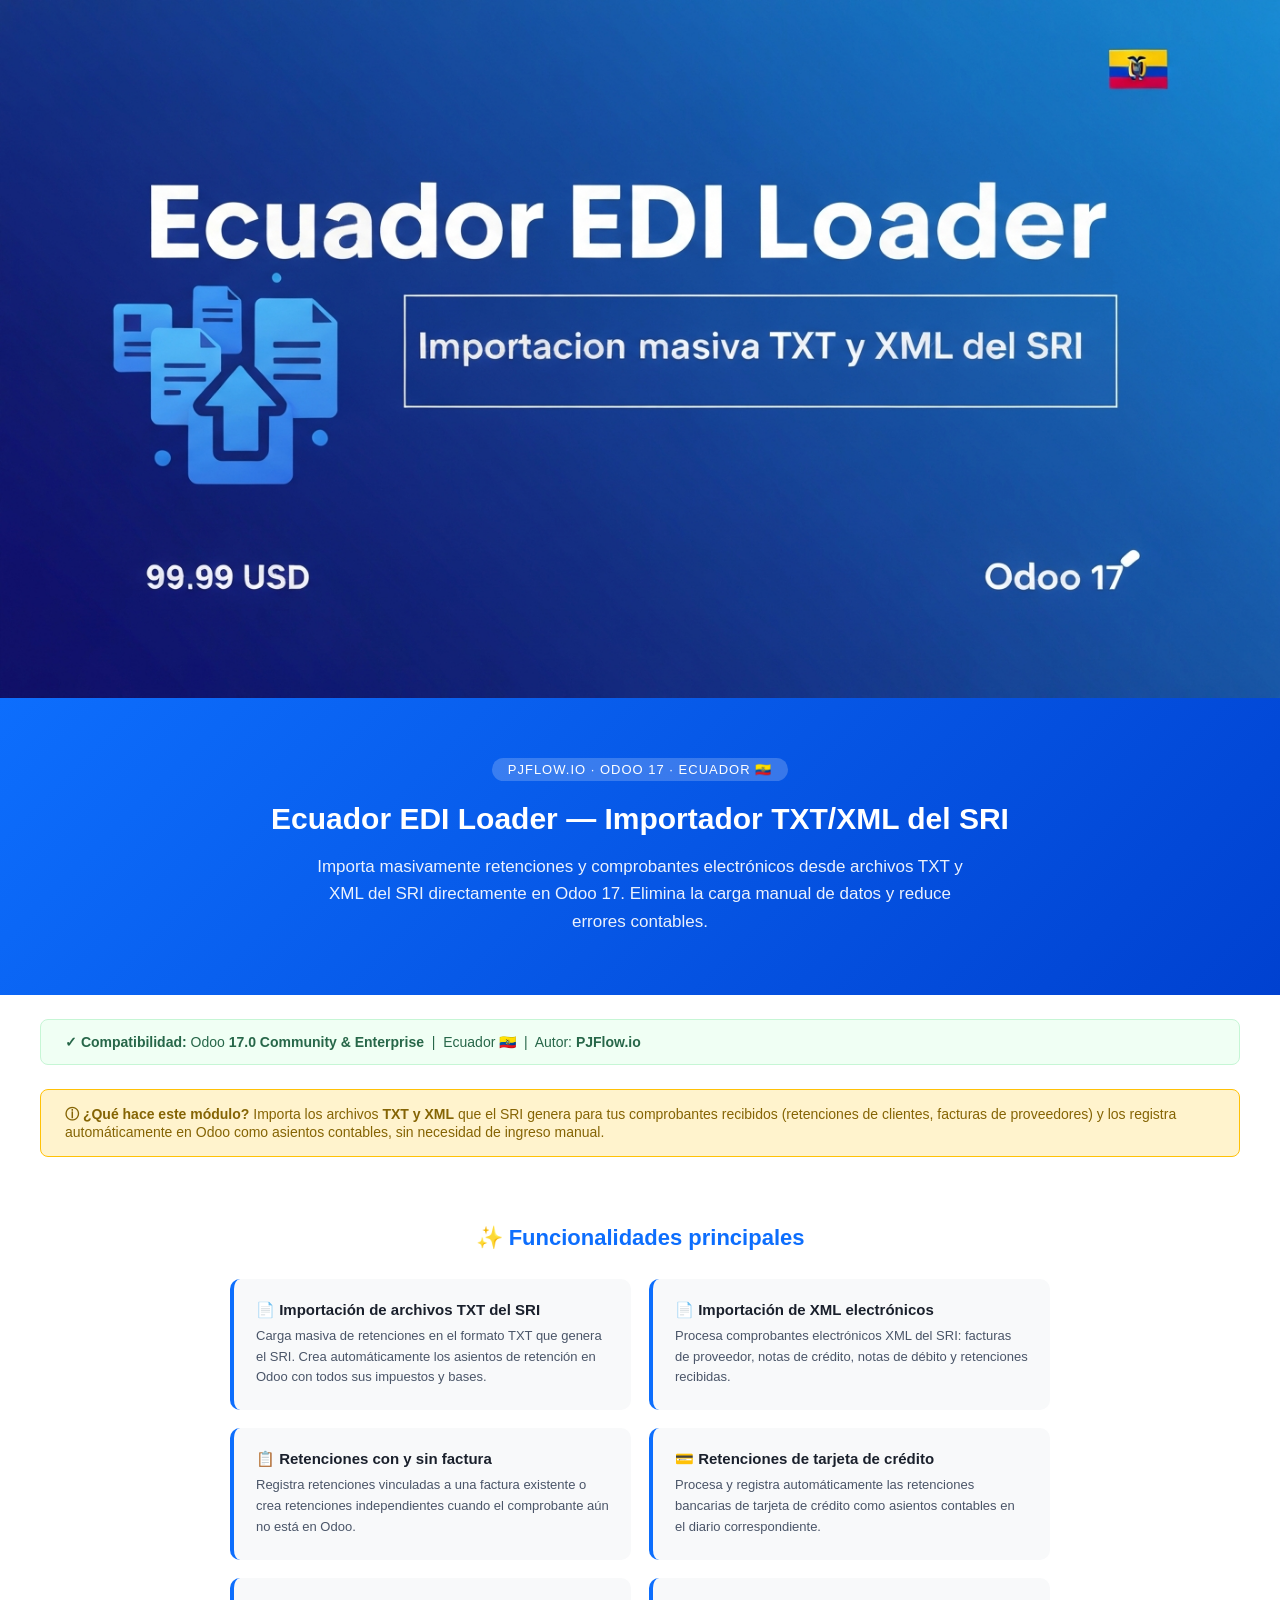
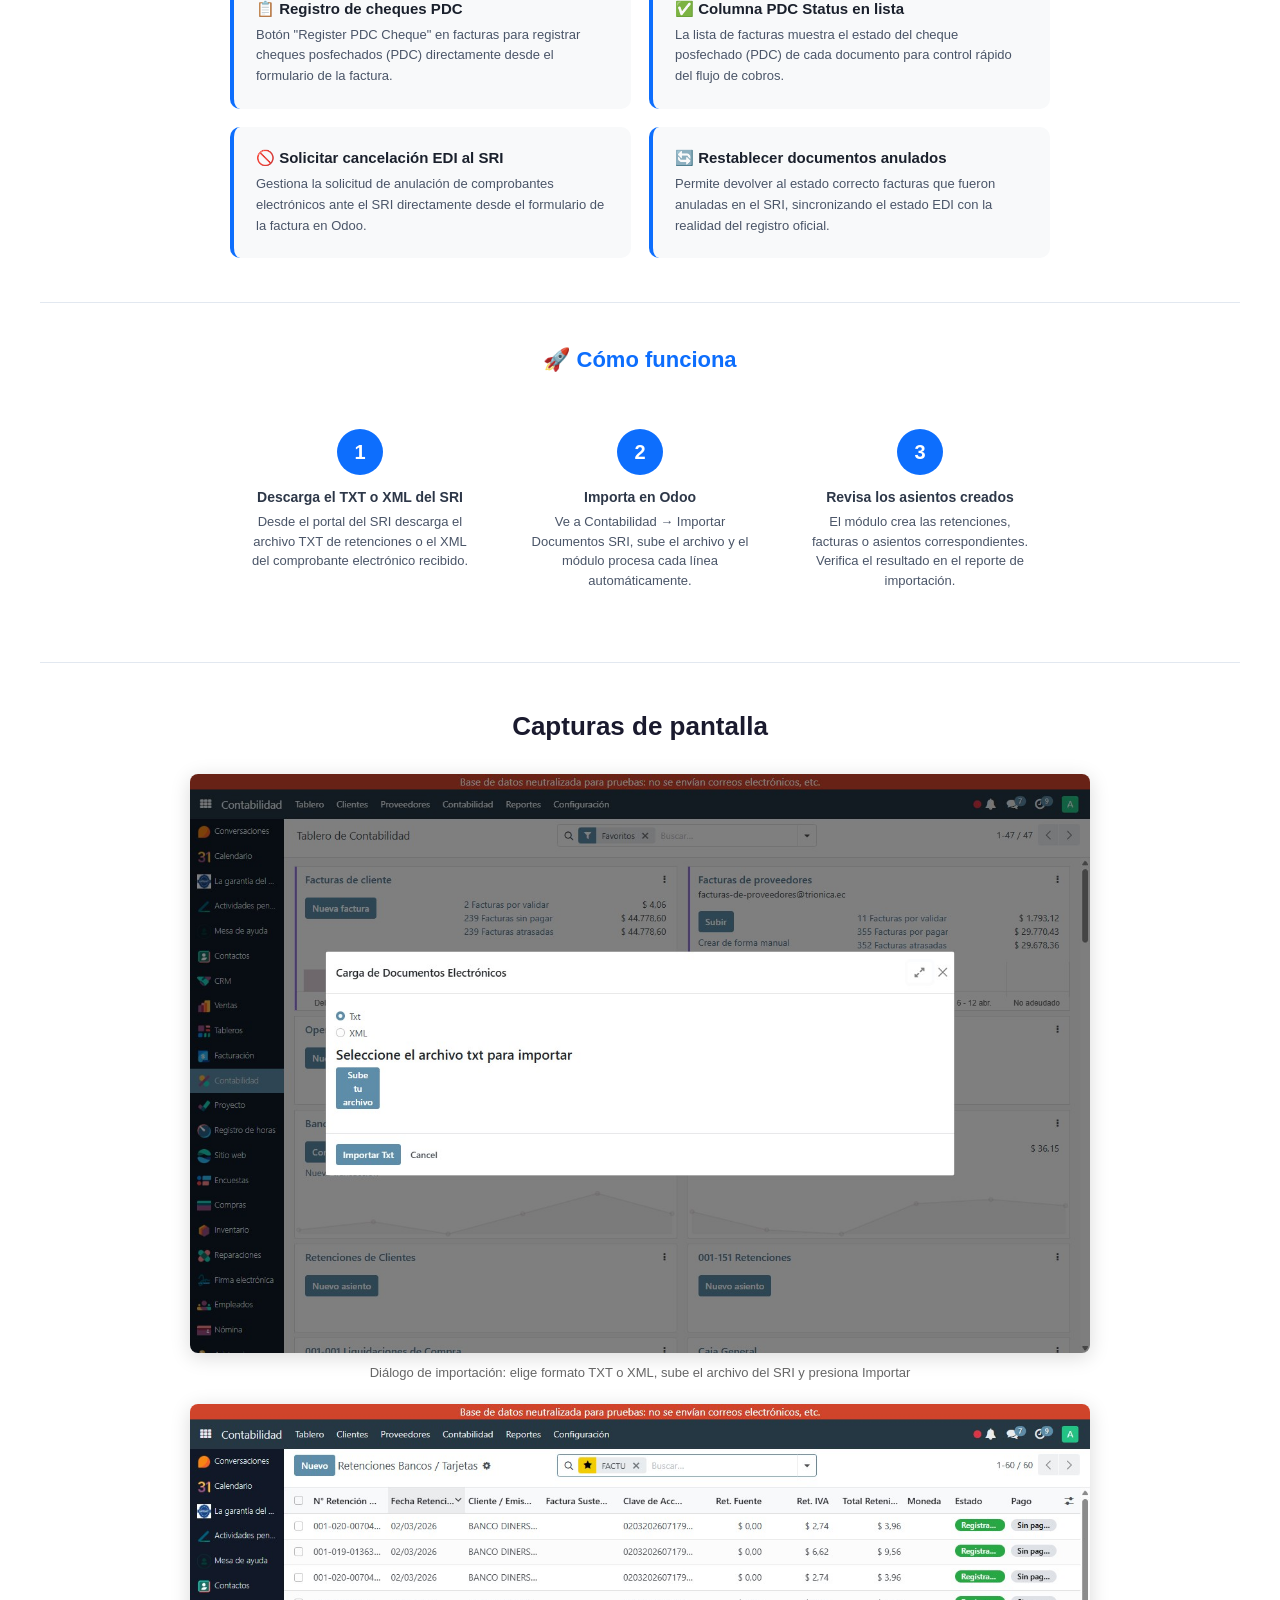
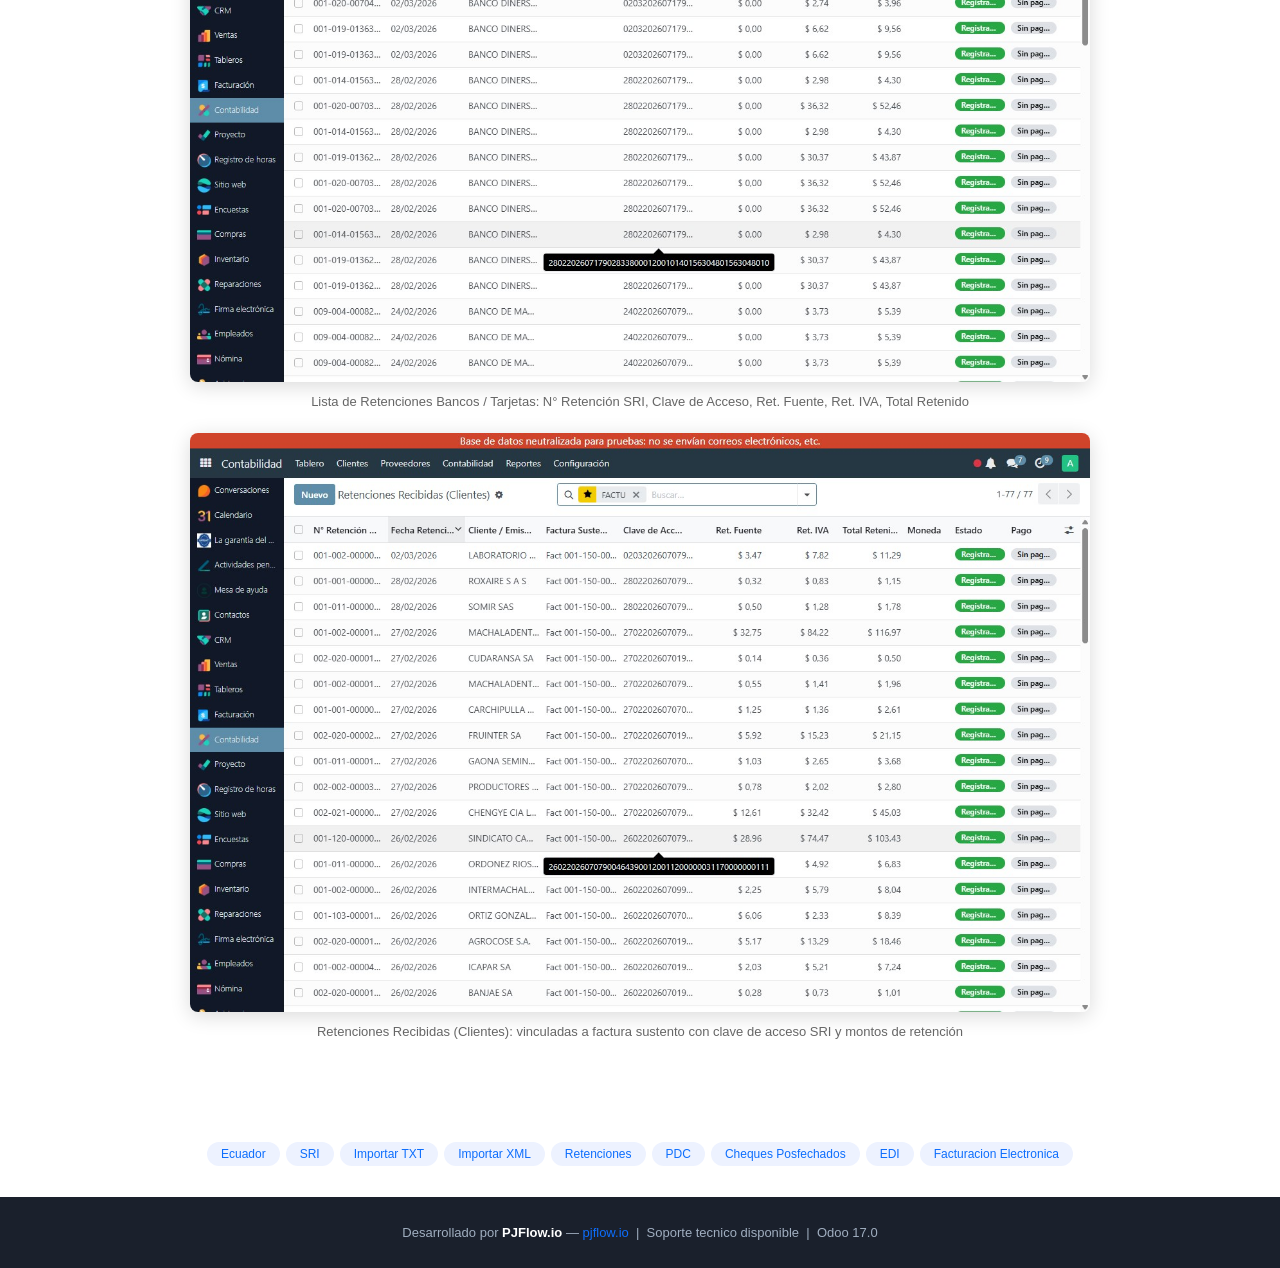
==== commit 4a7aad53: "feat: add AI-generated professional cover images for all 9 modules Generated with Google Imagen 4 Fa" ====
--- a/l10n_ec_edi_load_pjflow/static/description/index.html
+++ b/l10n_ec_edi_load_pjflow/static/description/index.html
@@ -34,7 +34,7 @@
 
 <!-- COVER IMAGE for Odoo Apps Store -->
 <div style="text-align:center;background:#0d6efd;padding:0;">
-    <img src="images/upload_dialog.png" alt="Ecuador EDI Loader - Carga de Documentos Electrónicos SRI"
+    <img src="images/cover.png" alt="Ecuador EDI Loader - Carga de Documentos Electrónicos SRI"
          style="width:100%;max-width:100%;display:block;"/>
 </div>
 
